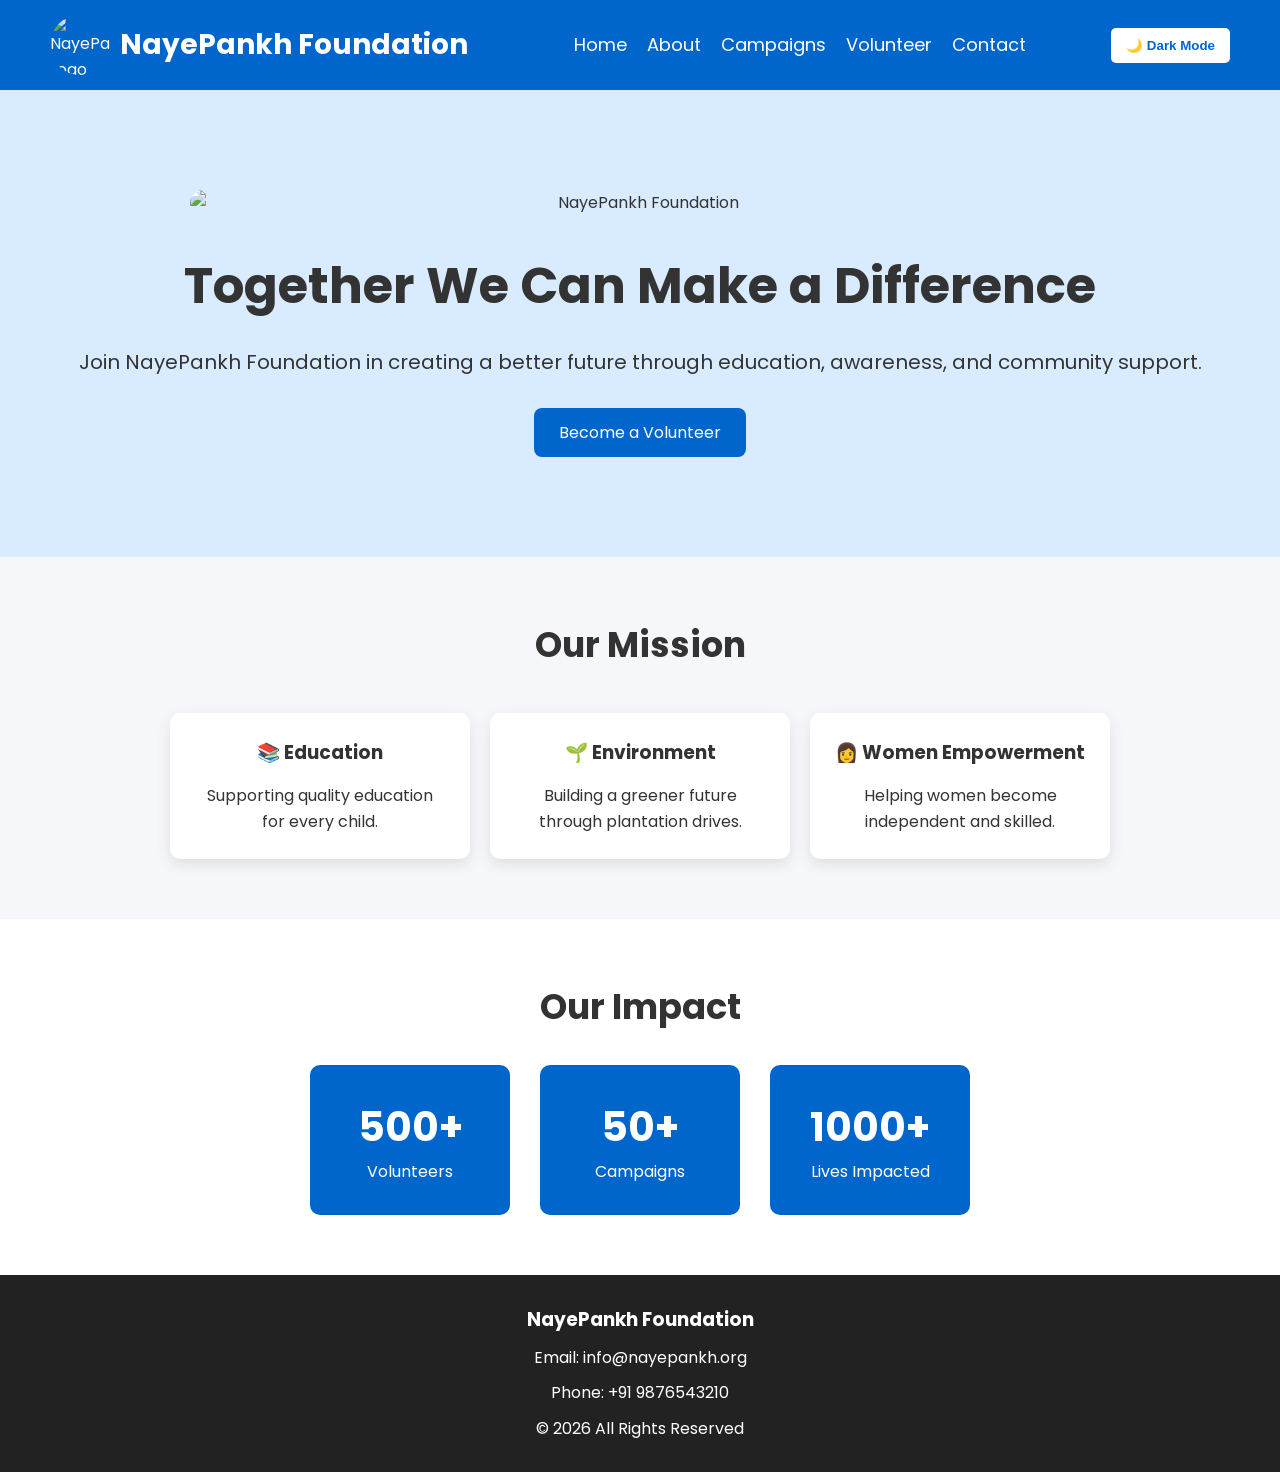
==== index.html @ 6e5317b0 "Add files via upload Initial NGO Website Project" ====
<!DOCTYPE html>
<html lang="en">

<head>
    <meta charset="UTF-8">
    <meta name="viewport" content="width=device-width, initial-scale=1.0">
    <title>NayePankh Foundation</title>

    <!-- CSS File -->
    <link rel="stylesheet" href="style.css">

    <link rel="preconnect" href="https://fonts.googleapis.com">
    <link rel="preconnect" href="https://fonts.gstatic.com" crossorigin>

    <link href="https://fonts.googleapis.com/css2?family=Poppins:wght@300;400;500;600;700&display=swap"
      rel="stylesheet">

    <link rel="stylesheet"
          href="https://unpkg.com/aos@2.3.4/dist/aos.css" />
</head>

<body>

    <!-- Navigation Bar -->
    <nav>
        <div class="logo">

            <img src="images/logo.png.jpg"
                 alt="NayePankh Logo"
                 class="logo-img">

            <h2>NayePankh Foundation</h2>
        </div>

        <ul class="nav-links">
            <li><a href="index.html">Home</a></li>
            <li><a href="about.html">About</a></li>
            <li><a href="campaigns.html">Campaigns</a></li>
            <li><a href="volunteer.html">Volunteer</a></li>
            <li><a href="contact.html">Contact</a></li>
        </ul>

        <button id="darkModeBtn">🌙 Dark Mode</button>
    </nav>

    <!-- Hero Section -->
    <section class="hero" data-aos="fade-up">

        <img src="images/hero.jpg.avif"
         alt="NayePankh Foundation"
         class="hero-image">

        <h1>Together We Can Make a Difference</h1>

        <p>
            Join NayePankh Foundation in creating a better future
            through education, awareness, and community support.
        </p>

        <a href="volunteer.html" class="btn">
            Become a Volunteer
        </a>

    </section>

    <!-- Mission Section -->

    <section class="mission" data-aos="fade-right">

        <h2>Our Mission</h2>

        <div class="cards">

            <div class="card">
                <h3>📚 Education</h3>
                <p>
                    Supporting quality education for every child.
                </p>
            </div>

            <div class="card">
                <h3>🌱 Environment</h3>
                <p>
                    Building a greener future through plantation drives.
                </p>
            </div>

            <div class="card">
                <h3>👩 Women Empowerment</h3>
                <p>
                    Helping women become independent and skilled.
                </p>
            </div>

        </div>

    </section>

    <!-- Statistics Section -->

    <section class="stats" data-aos="zoom-in">

        <h2>Our Impact</h2>

        <div class="stat-container">

            <div class="stat-box">
                <h3>500+</h3>
                <p>Volunteers</p>
            </div>

            <div class="stat-box">
                <h3>50+</h3>
                <p>Campaigns</p>
            </div>

            <div class="stat-box">
                <h3>1000+</h3>
                <p>Lives Impacted</p>
            </div>

        </div>

    </section>

    <!-- Footer -->

    <footer>

        <h3>NayePankh Foundation</h3>

        <p>Email: info@nayepankh.org</p>

        <p>Phone: +91 9876543210</p>

        <p>© 2026 All Rights Reserved</p>

    </footer>

    <!-- JavaScript File -->

    <script src="https://unpkg.com/aos@2.3.4/dist/aos.js"></script>

<script>
    AOS.init({
        duration: 1000,
        once: true
    });
</script>
    <script src="script.js"></script>

</body>

</html>
---- style.css ----
/* Reset */

* {
    margin: 0;
    padding: 0;
    box-sizing: border-box;
}

/* Body */

body {
    font-family: 'Poppins', sans-serif;
    background-color: #f5f7fa;
    color: #333;
    line-height: 1.6;
}

/* Navigation Bar */

nav {
    background-color: #0066cc;
    color: white;
    padding: 15px 50px;

    display: flex;
    justify-content: space-between;
    align-items: center;

    position: sticky;
    top: 0;
}

.logo h2 {
    font-size: 28px;
}

.nav-links {
    display: flex;
    list-style: none;
}

.nav-links li {
    margin-left: 20px;
}

.nav-links a {
    text-decoration: none;
    color: white;
    font-size: 18px;
    transition: 0.3s;
}

.nav-links a:hover {
    color: yellow;
}

/* Dark Mode Button */

#darkModeBtn {
    padding: 10px 15px;
    border: none;
    background-color: white;
    color: #0066cc;
    border-radius: 5px;
    cursor: pointer;
    font-weight: bold;
}

#darkModeBtn:hover {
    background-color: #ddd;
}

/* Hero Section */

.hero {
    text-align: center;
    padding: 100px 20px;
    background-color: #d9ecff;
}

.hero h1 {
    font-size: 50px;
    margin-bottom: 20px;
}

.hero p {
    font-size: 20px;
    margin-bottom: 30px;
}

/* Button */

.btn {
    display: inline-block;
    text-decoration: none;
    background-color: #0066cc;
    color: white;
    padding: 12px 25px;
    border-radius: 8px;
    transition: all 0.3s ease;
}

.btn:hover {
    background-color: #004a99;
    transform: scale(1.05);
}

/* Mission Section */

.mission {
    padding: 60px 20px;
    text-align: center;
}

.mission h2 {
    margin-bottom: 40px;
    font-size: 35px;
}

/* Cards */

.cards {
    display: flex;
    justify-content: center;
    gap: 20px;
    flex-wrap: wrap;
}

.card {
    background-color: white;
    width: 300px;
    padding: 25px;
    border-radius: 10px;
    box-shadow: 0px 5px 15px rgba(0,0,0,0.1);
    transition: all 0.4s ease;
}

.card:hover {
    transform: translateY(-10px);
    box-shadow: 0px 15px 30px rgba(0,0,0,0.2);
}

.card h3 {
    margin-bottom: 15px;
}

/* Statistics */

.stats {
    text-align: center;
    padding: 60px 20px;
    background-color: white;
}

.stats h2 {
    margin-bottom: 30px;
    font-size: 35px;
}

.stat-container {
    display: flex;
    justify-content: center;
    gap: 30px;
    flex-wrap: wrap;
}

.stat-box {
    background-color: #0066cc;
    color: white;
    width: 200px;
    padding: 30px;
    border-radius: 10px;
}

.stat-box h3 {
    font-size: 40px;
}

/* About Page */

.page-banner {
    text-align: center;
    background-color: #d9ecff;
    padding: 70px 20px;
}

.page-banner h1 {
    font-size: 45px;
    margin-bottom: 15px;
}

.about-section {
    padding: 50px 80px;
    text-align: center;
}

.about-section h2 {
    margin-bottom: 20px;
    color: #0066cc;
}

.about-section p {
    font-size: 18px;
}

/* Footer */

footer {
    background-color: #222;
    color: white;
    text-align: center;
    padding: 30px;
}

footer p {
    margin-top: 10px;
}

/* Responsive Design */

@media(max-width:768px) {

    nav {
        flex-direction: column;
    }

    .nav-links {
        flex-direction: column;
        margin-top: 15px;
    }

    .nav-links li {
        margin: 10px 0;
    }

    .hero h1 {
        font-size: 35px;
    }

    .hero p {
        font-size: 18px;
    }

    .about-section {
        padding: 30px 20px;
    }

}
/* ===========================
   Dark Mode
=========================== */

.dark-mode {
    background-color: #121212;
    color: white;
}

.dark-mode nav {
    background-color: #000;
}

.dark-mode .hero {
    background-color: #1e1e1e;
}

.dark-mode .page-banner {
    background-color: #1e1e1e;
}

.dark-mode .card {
    background-color: #2b2b2b;
    color: white;
}

.dark-mode .stats {
    background-color: #1e1e1e;
}

.dark-mode .stat-box {
    background-color: #444;
}

.dark-mode input,
.dark-mode textarea {
    background-color: #2b2b2b;
    color: white;
    border: 1px solid white;
}

.dark-mode footer {
    background-color: black;
}
.logo{
    display: flex;
    align-items: center;
}

.logo-img{
    width: 60px;
    height: 60px;
    margin-right: 10px;
    border-radius: 50%;
}
.hero-image{
    width: 100%;
    max-width: 900px;
    height: auto;
    display: block;
    margin: 0 auto 30px auto;
    border-radius: 15px;
}
.about-image{
    width: 100%;
    max-width: 700px;
    display: block;
    margin: 20px auto;
    border-radius: 10px;
}
.card img{
    width:100%;
    height:220px;
    object-fit:cover;
    border-radius:10px;
    margin-bottom:15px;
}
.volunteer-image{
    width:100%;
    max-width:700px;
    height:auto;
    display:block;
    margin:20px auto;
    border-radius:15px;
}
.contact-image{
    width:100%;
    max-width:700px;
    height:auto;
    display:block;
    margin:20px auto;
    border-radius:15px;
}
/* Forms */

form {
    max-width: 700px;
    margin: auto;
}

input,
textarea {
    width: 100%;
    padding: 14px;
    border: 1px solid #cccccc;
    border-radius: 8px;
    font-size: 16px;
    font-family: 'Poppins', sans-serif;
}

textarea {
    resize: none;
}

input::placeholder,
textarea::placeholder {
    font-family: 'Poppins', sans-serif;
}

form .btn {
    width: 100%;
    border: none;
    cursor: pointer;
}
input:focus,
textarea:focus {
    outline: none;
    border-color: #0066cc;
    box-shadow: 0 0 8px rgba(0, 102, 204, 0.3);
}
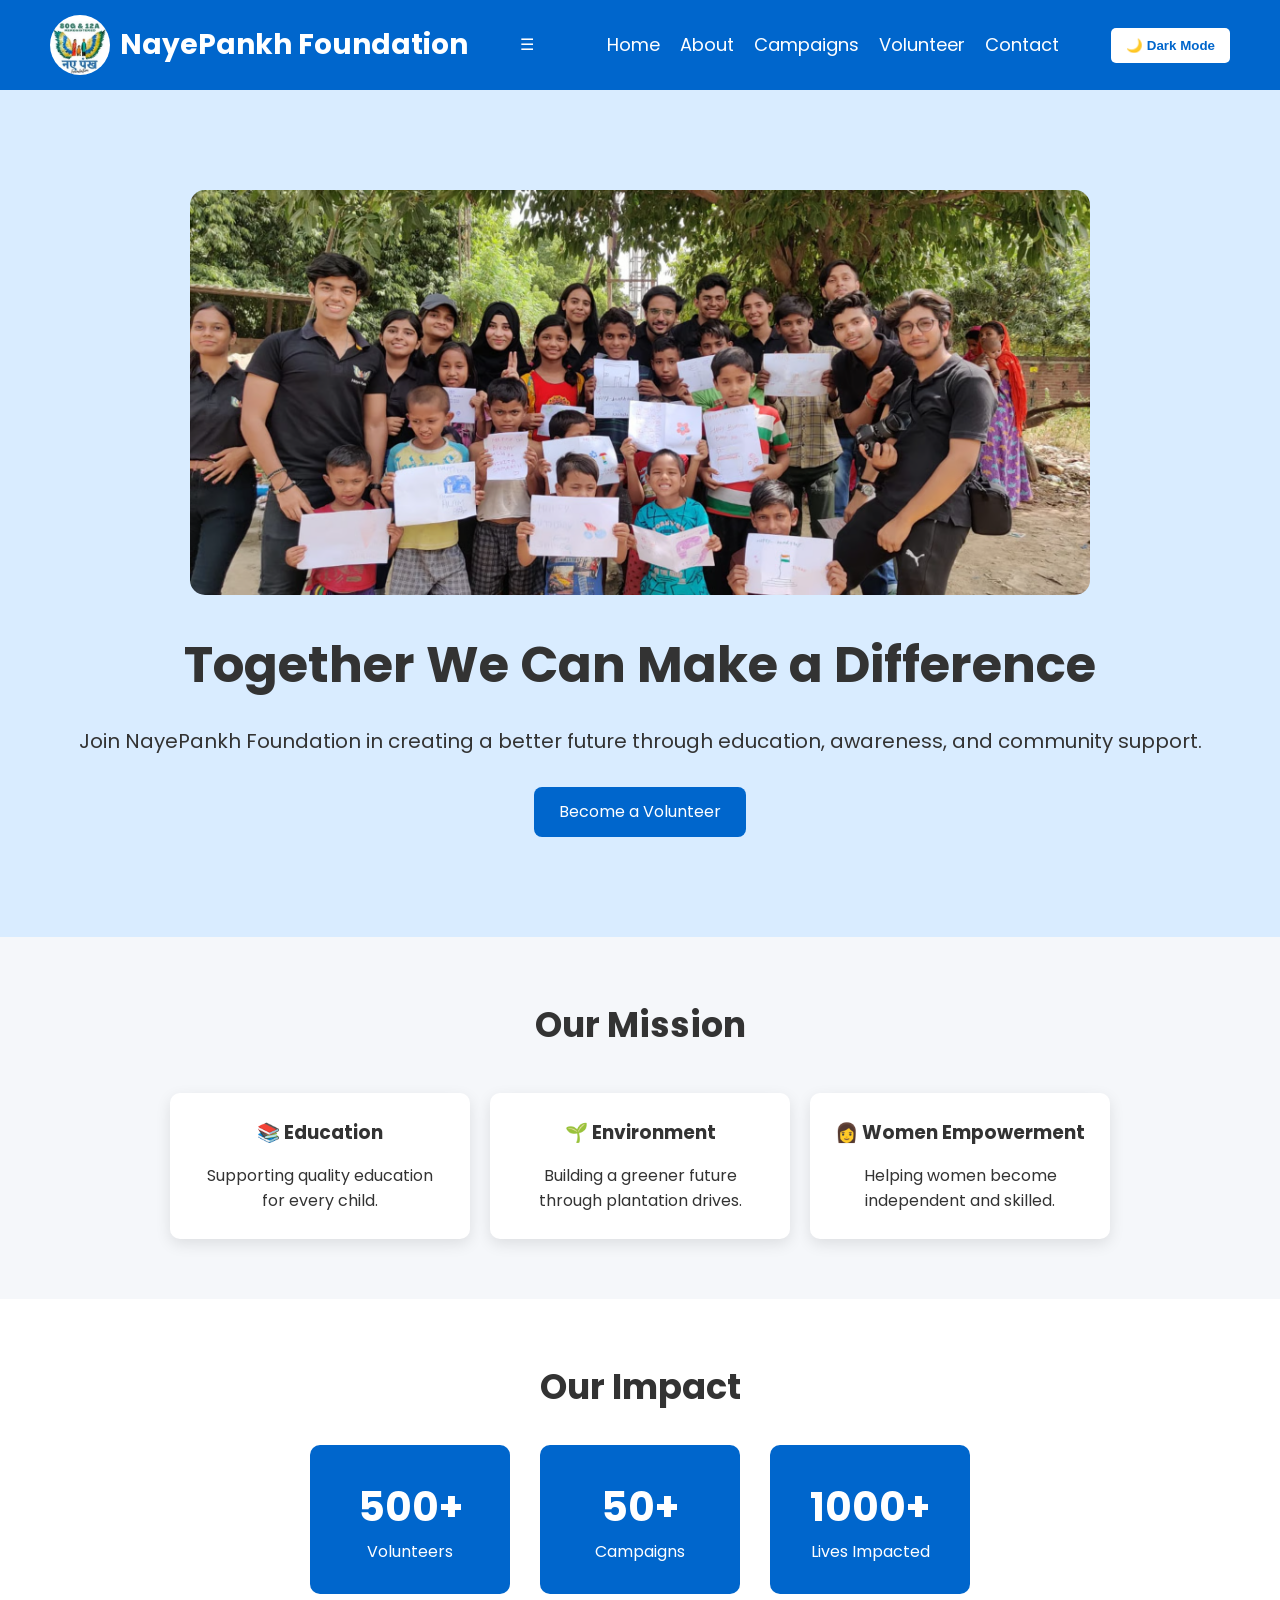
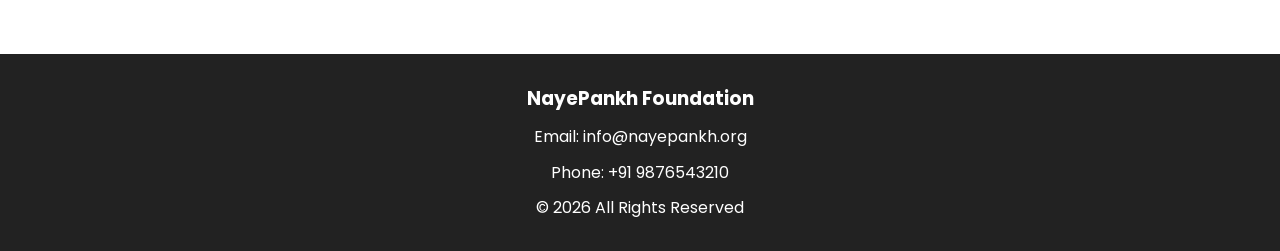
==== commit 432ff69d: "Refactor index.html for improved structure and features" ====
--- a/index.html
+++ b/index.html
@@ -30,6 +30,10 @@
                  class="logo-img">
 
             <h2>NayePankh Foundation</h2>
+        </div>
+
+        <div class="menu-toggle" id="menu-toggle">
+             ☰
         </div>
 
         <ul class="nav-links">
@@ -151,4 +155,4 @@
 
 </body>
 
-</html>+</html>
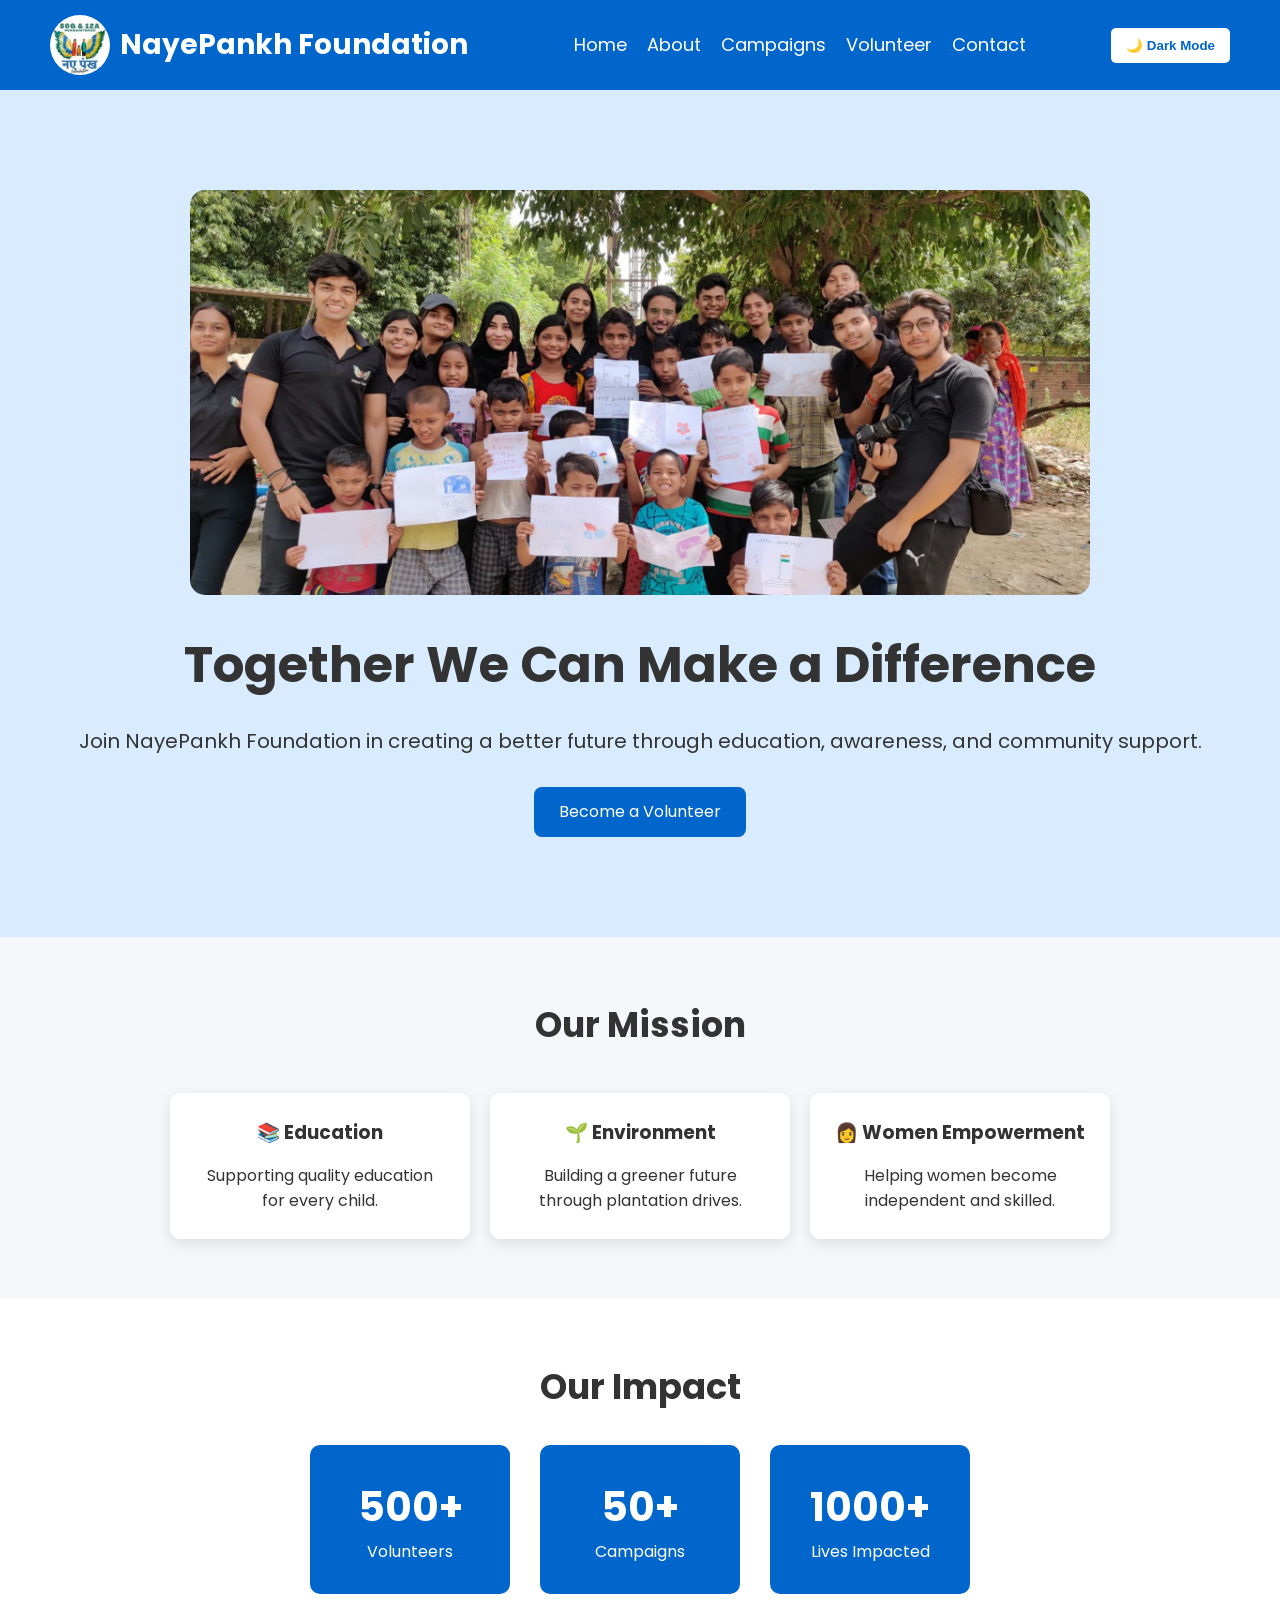
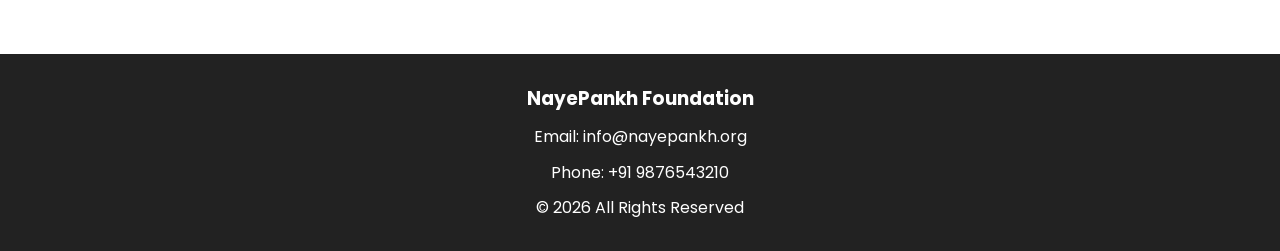
==== commit 04bdad82: "Fix HTML formatting and improve structure" ====
--- a/index.html
+++ b/index.html
@@ -26,7 +26,7 @@
         <div class="logo">
 
             <img src="images/logo.png.jpg"
-                 alt="NayePankh Logo"
+                 alt="Logo"
                  class="logo-img">
 
             <h2>NayePankh Foundation</h2>
--- a/style.css
+++ b/style.css
@@ -26,7 +26,7 @@
     justify-content: space-between;
     align-items: center;
 
-    position: sticky;
+    position: relative;
     top: 0;
 }
 
@@ -220,21 +220,56 @@
 
 @media(max-width:768px) {
 
+    .menu-toggle {
+    display: block;
+}
+
+    .nav-links {
+    display: none;
+    flex-direction: column;
+    width: 100%;
+    text-align: center;
+    margin-top: 15px;
+}
+
+    .nav-links.active {
+    display: flex;
+}
+
+    .menu-toggle{
+        display: block;
+        font-size: 30px;
+        color: white;
+        cursor: pointer;
+
+}
     nav {
-        flex-direction: column;
+        padding: 15px;
+    }
+
+    .logo-img{
+        width: 45px;
+        height: 45px;
     }
 
     .nav-links {
-        flex-direction: column;
-        margin-top: 15px;
+        display: flex;
+        flex-wrap: wrap;
+        justify-content: center;
+        gap: 10px;
+        margin: 15px 0;
     }
 
     .nav-links li {
-        margin: 10px 0;
+        margin: 0;
+    }
+
+    .nav-links a {
+        font-size: 16px;
     }
 
     .hero h1 {
-        font-size: 35px;
+        font-size: 32px;
     }
 
     .hero p {
@@ -375,4 +410,10 @@
     outline: none;
     border-color: #0066cc;
     box-shadow: 0 0 8px rgba(0, 102, 204, 0.3);
-}+}
+.menu-toggle {
+    display: none;
+    font-size: 30px;
+    color: white;
+    cursor: pointer;
+}
